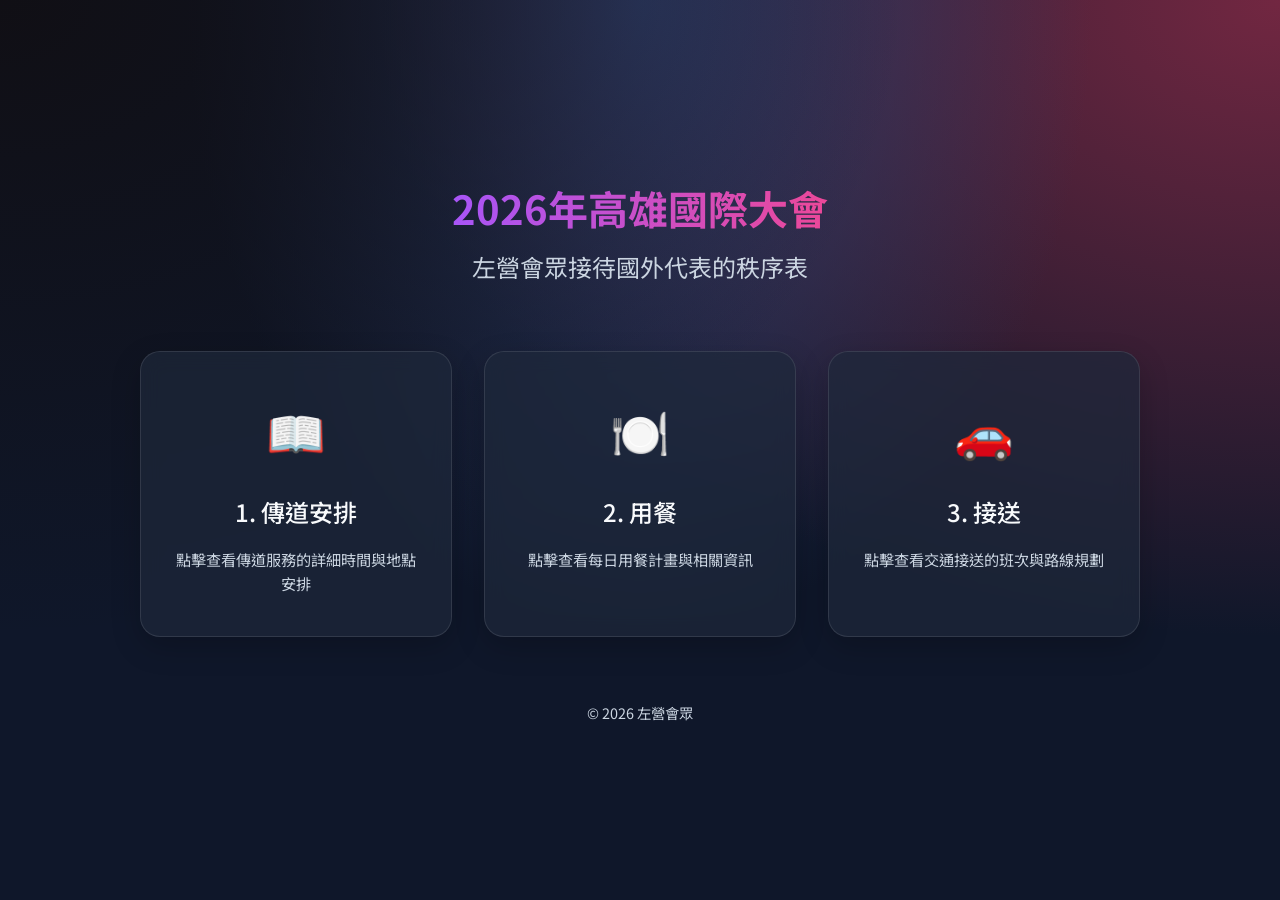
==== index.html @ 06ae3e51 "Add files via upload" ====
<!DOCTYPE html>
<html lang="zh-TW">
<head>
    <meta charset="UTF-8">
    <meta name="viewport" content="width=device-width, initial-scale=1.0">
    <title>2026年高雄國際大會 - 左營會眾接待國外代表的秩序表</title>
    <meta name="description" content="2026年高雄國際大會 左營會眾接待國外代表的秩序表包含傳道安排、用餐與接送資訊">
    <link rel="stylesheet" href="style.css">
</head>
<body>
    <div class="container">
        <header>
            <h1>2026年高雄國際大會</h1>
            <h2>左營會眾接待國外代表的秩序表</h2>
        </header>
        
        <main>
            <div class="card-container">
                <a href="https://docs.google.com/spreadsheets/d/15mUx8aylFshkEch7jqPTgrGUy8UtUwP6/edit#gid=2004287797" target="_blank" class="card" rel="noopener noreferrer">
                    <div class="icon">📖</div>
                    <h3>1. 傳道安排</h3>
                    <p>點擊查看傳道服務的詳細時間與地點安排</p>
                </a>
                
                <a href="https://docs.google.com/spreadsheets/d/15mUx8aylFshkEch7jqPTgrGUy8UtUwP6/edit#gid=18989021" target="_blank" class="card" rel="noopener noreferrer">
                    <div class="icon">🍽️</div>
                    <h3>2. 用餐</h3>
                    <p>點擊查看每日用餐計畫與相關資訊</p>
                </a>
                
                <a href="https://docs.google.com/spreadsheets/d/15mUx8aylFshkEch7jqPTgrGUy8UtUwP6/edit#gid=1731778801" target="_blank" class="card" rel="noopener noreferrer">
                    <div class="icon">🚗</div>
                    <h3>3. 接送</h3>
                    <p>點擊查看交通接送的班次與路線規劃</p>
                </a>
            </div>
        </main>
        
        <footer>
            <p>&copy; 2026 左營會眾</p>
        </footer>
    </div>
</body>
</html>
---- style.css ----
@import url('https://fonts.googleapis.com/css2?family=Noto+Sans+TC:wght@300;400;500;700&family=Outfit:wght@400;600&display=swap');

:root {
    --bg-color: #0f172a;
    --text-main: #f8fafc;
    --text-muted: #cbd5e1;
    --card-bg: rgba(30, 41, 59, 0.7);
    --card-border: rgba(255, 255, 255, 0.1);
}

* {
    box-sizing: border-box;
    margin: 0;
    padding: 0;
}

body {
    font-family: 'Noto Sans TC', sans-serif;
    background-color: var(--bg-color);
    color: var(--text-main);
    min-height: 100vh;
    display: flex;
    justify-content: center;
    align-items: center;
    background-image: 
        radial-gradient(at 0% 0%, hsla(253,16%,7%,1) 0, transparent 50%), 
        radial-gradient(at 50% 0%, hsla(225,39%,30%,1) 0, transparent 50%), 
        radial-gradient(at 100% 0%, hsla(339,49%,30%,1) 0, transparent 50%);
    background-attachment: fixed;
    line-height: 1.6;
}

.container {
    width: 100%;
    max-width: 1200px;
    padding: 2rem;
    display: flex;
    flex-direction: column;
    align-items: center;
    gap: 4rem;
}

header {
    text-align: center;
    animation: fadeInDown 1s ease-out;
}

header h1 {
    font-size: 2.5rem;
    font-weight: 700;
    background: linear-gradient(to right, #a855f7, #ec4899);
    -webkit-background-clip: text;
    -webkit-text-fill-color: transparent;
    margin-bottom: 0.5rem;
}

header h2 {
    font-size: 1.5rem;
    font-weight: 400;
    color: var(--text-muted);
}

.card-container {
    display: grid;
    grid-template-columns: repeat(auto-fit, minmax(300px, 1fr));
    gap: 2rem;
    width: 100%;
    max-width: 1000px;
}

.card {
    background: var(--card-bg);
    border: 1px solid var(--card-border);
    border-radius: 20px;
    padding: 2.5rem 2rem;
    text-align: center;
    text-decoration: none;
    color: var(--text-main);
    backdrop-filter: blur(10px);
    -webkit-backdrop-filter: blur(10px);
    transition: all 0.4s cubic-bezier(0.175, 0.885, 0.32, 1.275);
    display: flex;
    flex-direction: column;
    align-items: center;
    gap: 1rem;
    box-shadow: 0 10px 30px rgba(0, 0, 0, 0.2);
    animation: fadeInUp 1s ease-out both;
}

.card:nth-child(1) { animation-delay: 0.2s; }
.card:nth-child(2) { animation-delay: 0.4s; }
.card:nth-child(3) { animation-delay: 0.6s; }

.card:hover {
    transform: translateY(-10px) scale(1.02);
    background: rgba(45, 55, 72, 0.8);
    border-color: rgba(255, 255, 255, 0.2);
    box-shadow: 0 20px 40px rgba(0, 0, 0, 0.4);
}

.icon {
    font-size: 3rem;
    margin-bottom: 0.5rem;
    transition: transform 0.3s ease;
}

.card:hover .icon {
    transform: scale(1.2);
}

.card h3 {
    font-size: 1.5rem;
    font-weight: 500;
}

.card p {
    color: var(--text-muted);
    font-size: 0.95rem;
}

footer {
    text-align: center;
    color: var(--text-muted);
    font-size: 0.9rem;
    animation: fadeIn 1s ease-out 1s both;
}

@keyframes fadeInDown {
    from {
        opacity: 0;
        transform: translateY(-30px);
    }
    to {
        opacity: 1;
        transform: translateY(0);
    }
}

@keyframes fadeInUp {
    from {
        opacity: 0;
        transform: translateY(30px);
    }
    to {
        opacity: 1;
        transform: translateY(0);
    }
}

@keyframes fadeIn {
    from { opacity: 0; }
    to { opacity: 1; }
}

@media (max-width: 768px) {
    header h1 {
        font-size: 2.2rem;
        line-height: 1.3;
        margin-bottom: 1rem;
    }
    header h2 {
        font-size: 1.5rem;
        color: #f8fafc;
        font-weight: 500;
        word-break: keep-all;
    }
    .container {
        padding: 1rem;
        gap: 2.5rem;
    }
    .card-container {
        gap: 1.5rem;
    }
    .card {
        padding: 2rem 1.5rem;
        background: rgba(30, 41, 59, 0.95);
        border: 2px solid rgba(255, 255, 255, 0.2);
        border-radius: 24px;
        box-shadow: 0 15px 35px rgba(0, 0, 0, 0.4);
    }
    .icon {
        font-size: 4rem;
        margin-bottom: 1rem;
    }
    .card h3 {
        font-size: 1.8rem;
        font-weight: 700;
        margin-bottom: 0.5rem;
    }
    .card p {
        font-size: 1.2rem;
        color: #f1f5f9;
        line-height: 1.5;
        word-break: keep-all;
    }
    footer {
        font-size: 1.1rem;
    }
}
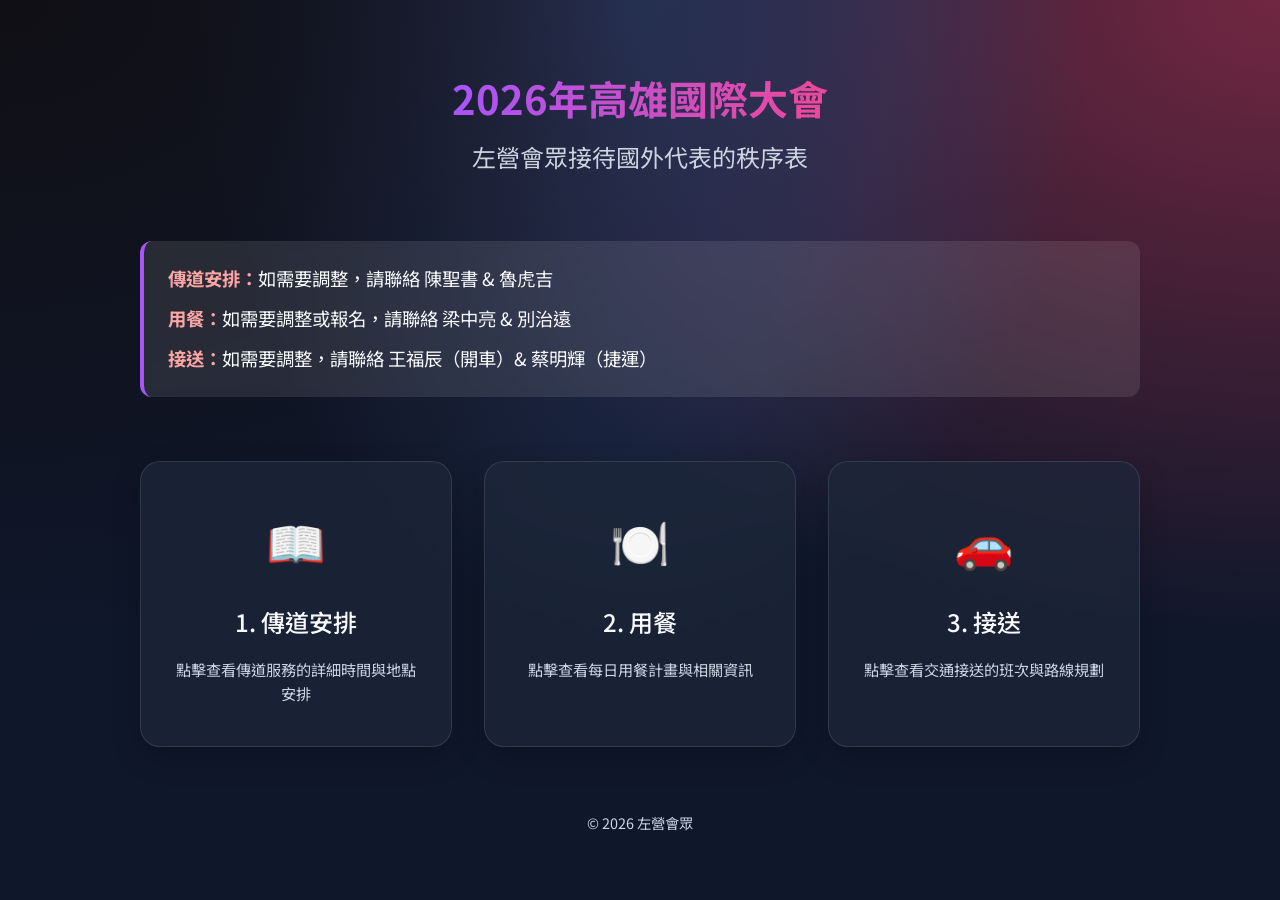
==== commit 4dcd8007: "Add files via upload" ====
--- a/index.html
+++ b/index.html
@@ -13,22 +13,27 @@
             <h1>2026年高雄國際大會</h1>
             <h2>左營會眾接待國外代表的秩序表</h2>
         </header>
+        <div class="notice">
+            <p><span class="highlight">傳道安排：</span>如需要調整，請聯絡 陳聖書 & 魯虎吉</p>
+            <p><span class="highlight">用餐：</span>如需要調整或報名，請聯絡 梁中亮 & 別治遠</p>
+            <p><span class="highlight">接送：</span>如需要調整，請聯絡 王福辰（開車）& 蔡明輝（捷運）</p>
+        </div>
         
         <main>
             <div class="card-container">
-                <a href="https://docs.google.com/spreadsheets/d/15mUx8aylFshkEch7jqPTgrGUy8UtUwP6/edit#gid=2004287797" target="_blank" class="card" rel="noopener noreferrer">
+                <a href="https://docs.google.com/spreadsheets/d/e/2PACX-1vSYk2r9WVWa1WoDhKwBbHrkU8jTLSRAGvwaOVUzVAMSDXISv4ophAXaQbiPcZN6txZ3fMYTZ7ekknJ2/pubhtml?gid=2004287797&single=true" target="_blank" class="card" rel="noopener noreferrer">
                     <div class="icon">📖</div>
                     <h3>1. 傳道安排</h3>
                     <p>點擊查看傳道服務的詳細時間與地點安排</p>
                 </a>
                 
-                <a href="https://docs.google.com/spreadsheets/d/15mUx8aylFshkEch7jqPTgrGUy8UtUwP6/edit#gid=18989021" target="_blank" class="card" rel="noopener noreferrer">
+                <a href="https://docs.google.com/spreadsheets/d/e/2PACX-1vSYk2r9WVWa1WoDhKwBbHrkU8jTLSRAGvwaOVUzVAMSDXISv4ophAXaQbiPcZN6txZ3fMYTZ7ekknJ2/pubhtml?gid=18989021&single=true" target="_blank" class="card" rel="noopener noreferrer">
                     <div class="icon">🍽️</div>
                     <h3>2. 用餐</h3>
                     <p>點擊查看每日用餐計畫與相關資訊</p>
                 </a>
                 
-                <a href="https://docs.google.com/spreadsheets/d/15mUx8aylFshkEch7jqPTgrGUy8UtUwP6/edit#gid=1731778801" target="_blank" class="card" rel="noopener noreferrer">
+                <a href="https://docs.google.com/spreadsheets/d/e/2PACX-1vSYk2r9WVWa1WoDhKwBbHrkU8jTLSRAGvwaOVUzVAMSDXISv4ophAXaQbiPcZN6txZ3fMYTZ7ekknJ2/pubhtml?gid=1731778801&single=true" target="_blank" class="card" rel="noopener noreferrer">
                     <div class="icon">🚗</div>
                     <h3>3. 接送</h3>
                     <p>點擊查看交通接送的班次與路線規劃</p>
--- a/style.css
+++ b/style.css
@@ -118,6 +118,36 @@
     font-size: 0.95rem;
 }
 
+.notice {
+    background: rgba(255, 255, 255, 0.1);
+    border-left: 4px solid #a855f7;
+    padding: 1.5rem;
+    border-radius: 12px;
+    width: 100%;
+    max-width: 1000px;
+    margin: 0 auto;
+    backdrop-filter: blur(5px);
+    -webkit-backdrop-filter: blur(5px);
+    animation: fadeIn 1s ease-out 0.8s both;
+}
+
+.notice p {
+    font-size: 1.15rem;
+    color: var(--text-main);
+    margin-bottom: 0.8rem;
+    line-height: 1.5;
+    word-break: keep-all;
+}
+
+.notice p:last-child {
+    margin-bottom: 0;
+}
+
+.highlight {
+    font-weight: 700;
+    color: #fca5a5; /* Using a brighter color that contrasts well on dark backgrounds */
+}
+
 footer {
     text-align: center;
     color: var(--text-muted);
@@ -154,46 +184,61 @@
 
 @media (max-width: 768px) {
     header h1 {
-        font-size: 2.2rem;
-        line-height: 1.3;
-        margin-bottom: 1rem;
+        font-size: 1.8rem;
+        line-height: 1.2;
+        margin-bottom: 0.5rem;
     }
     header h2 {
-        font-size: 1.5rem;
+        font-size: 1.1rem;
         color: #f8fafc;
         font-weight: 500;
         word-break: keep-all;
     }
     .container {
         padding: 1rem;
-        gap: 2.5rem;
+        gap: 1.5rem;
     }
     .card-container {
-        gap: 1.5rem;
+        gap: 0.8rem;
+        display: flex;
+        flex-direction: column;
     }
     .card {
-        padding: 2rem 1.5rem;
+        display: grid;
+        grid-template-columns: auto 1fr;
+        grid-template-rows: auto auto;
+        column-gap: 1rem;
+        row-gap: 0.2rem;
+        padding: 1rem 1.2rem;
         background: rgba(30, 41, 59, 0.95);
         border: 2px solid rgba(255, 255, 255, 0.2);
-        border-radius: 24px;
-        box-shadow: 0 15px 35px rgba(0, 0, 0, 0.4);
+        border-radius: 20px;
+        box-shadow: 0 10px 25px rgba(0, 0, 0, 0.3);
+        text-align: left;
+        align-items: center;
     }
     .icon {
-        font-size: 4rem;
-        margin-bottom: 1rem;
+        grid-column: 1;
+        grid-row: 1 / 3;
+        font-size: 2.5rem;
+        margin-bottom: 0;
     }
     .card h3 {
-        font-size: 1.8rem;
+        grid-column: 2;
+        grid-row: 1;
+        font-size: 1.3rem;
         font-weight: 700;
-        margin-bottom: 0.5rem;
+        margin-bottom: 0;
     }
     .card p {
-        font-size: 1.2rem;
+        grid-column: 2;
+        grid-row: 2;
+        font-size: 0.95rem;
         color: #f1f5f9;
-        line-height: 1.5;
+        line-height: 1.3;
         word-break: keep-all;
     }
     footer {
-        font-size: 1.1rem;
-    }
-}
+        font-size: 0.9rem;
+    }
+}
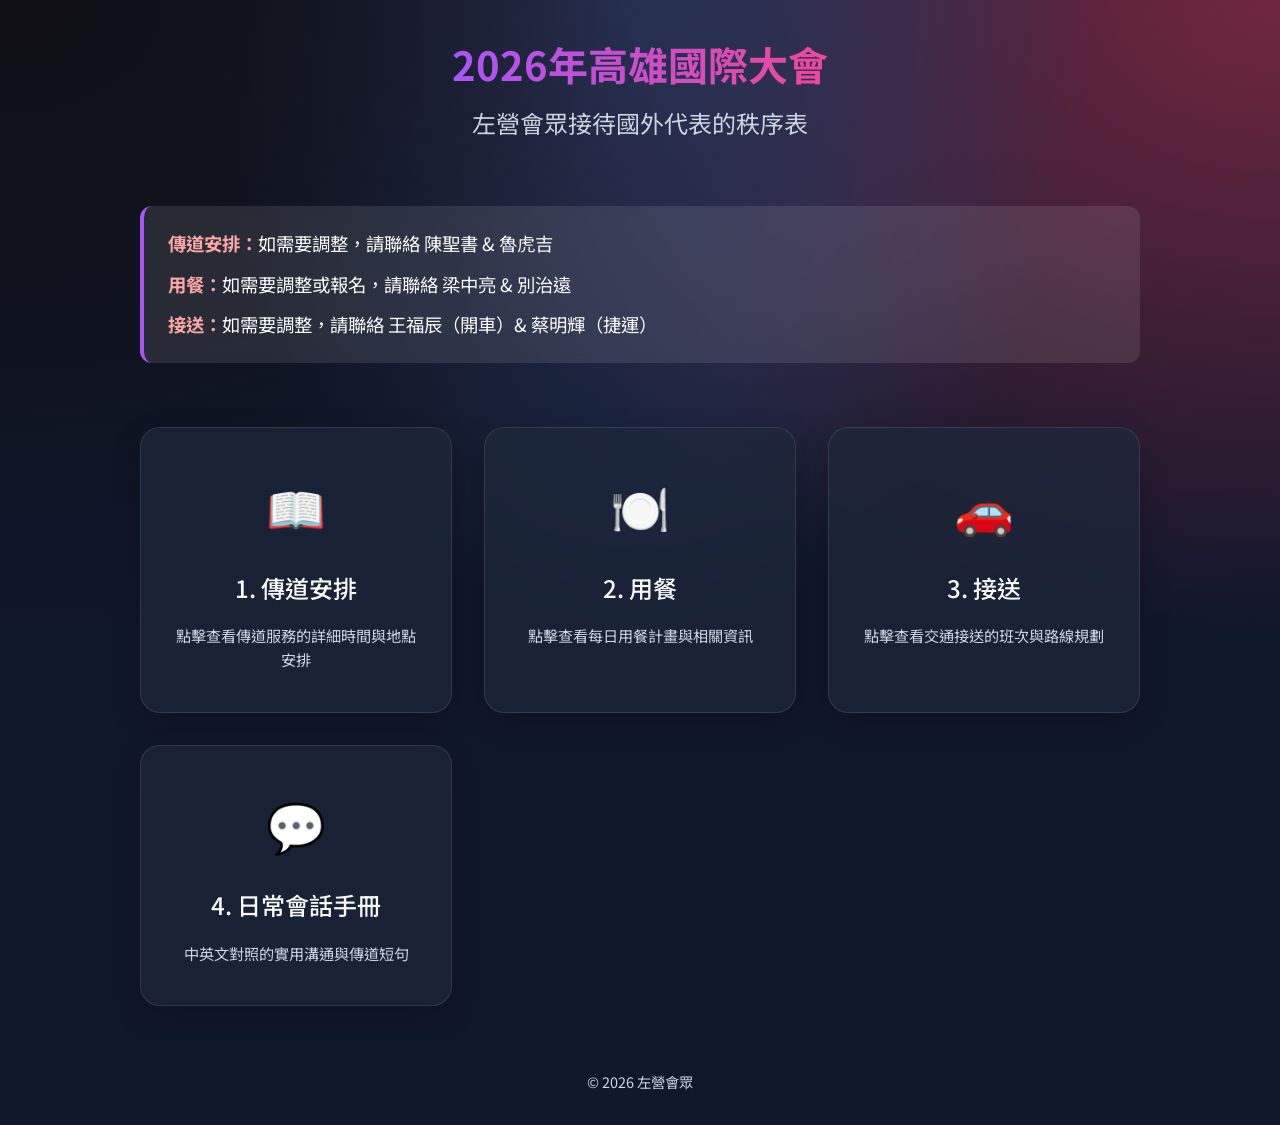
==== commit 11b637fd: "Add files via upload" ====
--- a/index.html
+++ b/index.html
@@ -38,6 +38,12 @@
                     <h3>3. 接送</h3>
                     <p>點擊查看交通接送的班次與路線規劃</p>
                 </a>
+                
+                <a href="conversation.html" class="card">
+                    <div class="icon">💬</div>
+                    <h3>4. 日常會話手冊</h3>
+                    <p>中英文對照的實用溝通與傳道短句</p>
+                </a>
             </div>
         </main>
         
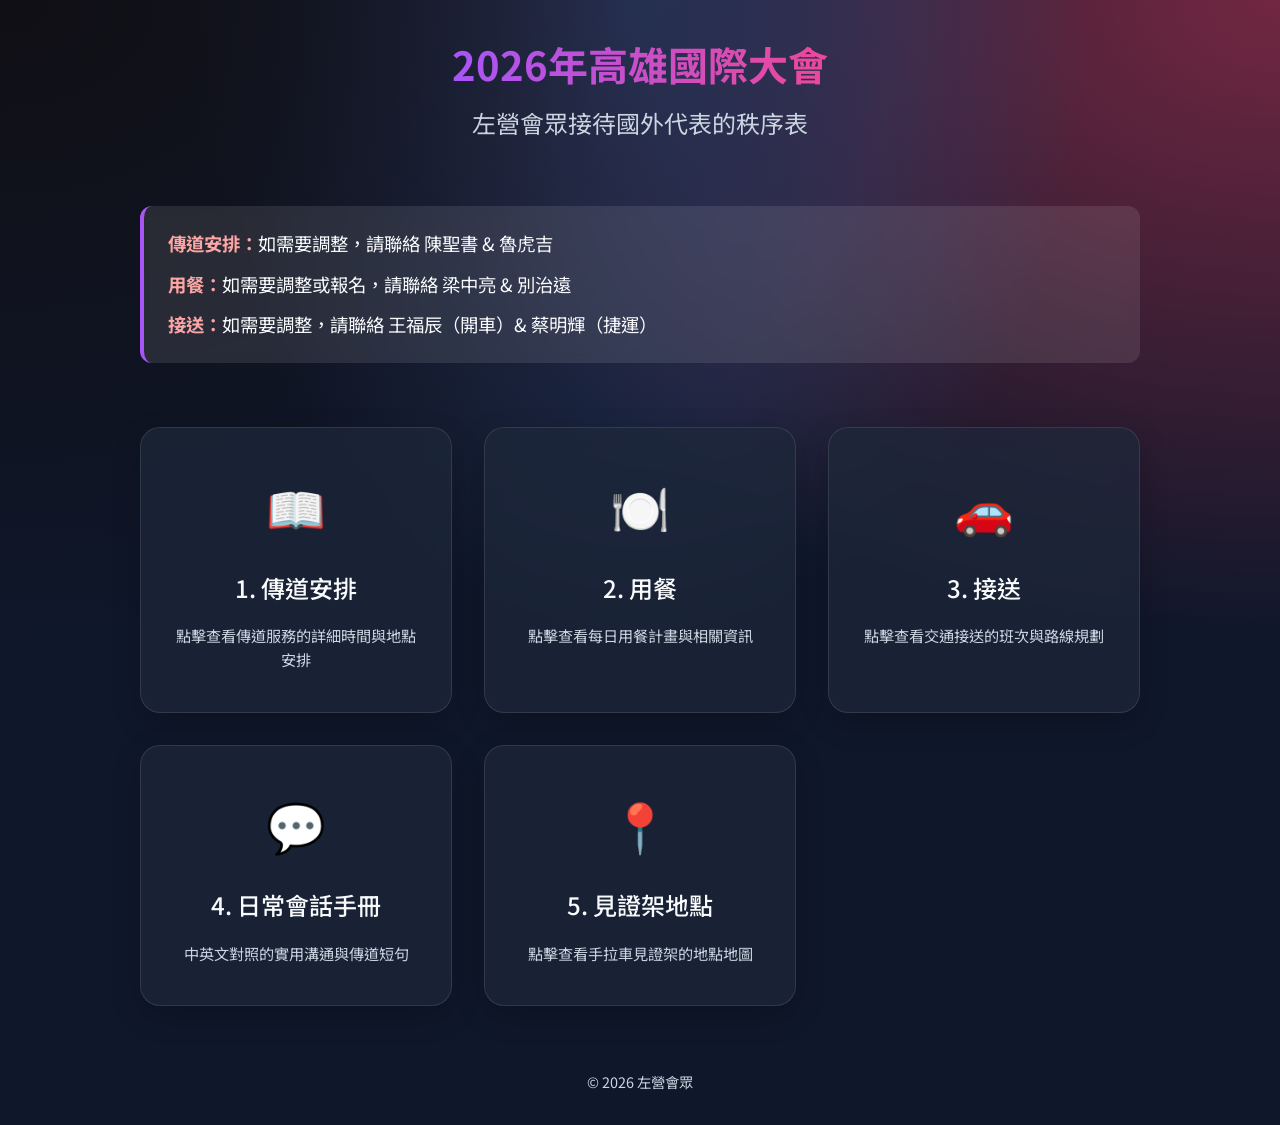
==== commit ea430496: "Add files via upload" ====
--- a/index.html
+++ b/index.html
@@ -44,6 +44,12 @@
                     <h3>4. 日常會話手冊</h3>
                     <p>中英文對照的實用溝通與傳道短句</p>
                 </a>
+                
+                <a href="map.jpg" target="_blank" class="card" rel="noopener noreferrer">
+                    <div class="icon">📍</div>
+                    <h3>5. 見證架地點</h3>
+                    <p>點擊查看手拉車見證架的地點地圖</p>
+                </a>
             </div>
         </main>
         
--- a/style.css
+++ b/style.css
@@ -90,6 +90,8 @@
 .card:nth-child(1) { animation-delay: 0.2s; }
 .card:nth-child(2) { animation-delay: 0.4s; }
 .card:nth-child(3) { animation-delay: 0.6s; }
+.card:nth-child(4) { animation-delay: 0.8s; }
+.card:nth-child(5) { animation-delay: 1.0s; }
 
 .card:hover {
     transform: translateY(-10px) scale(1.02);
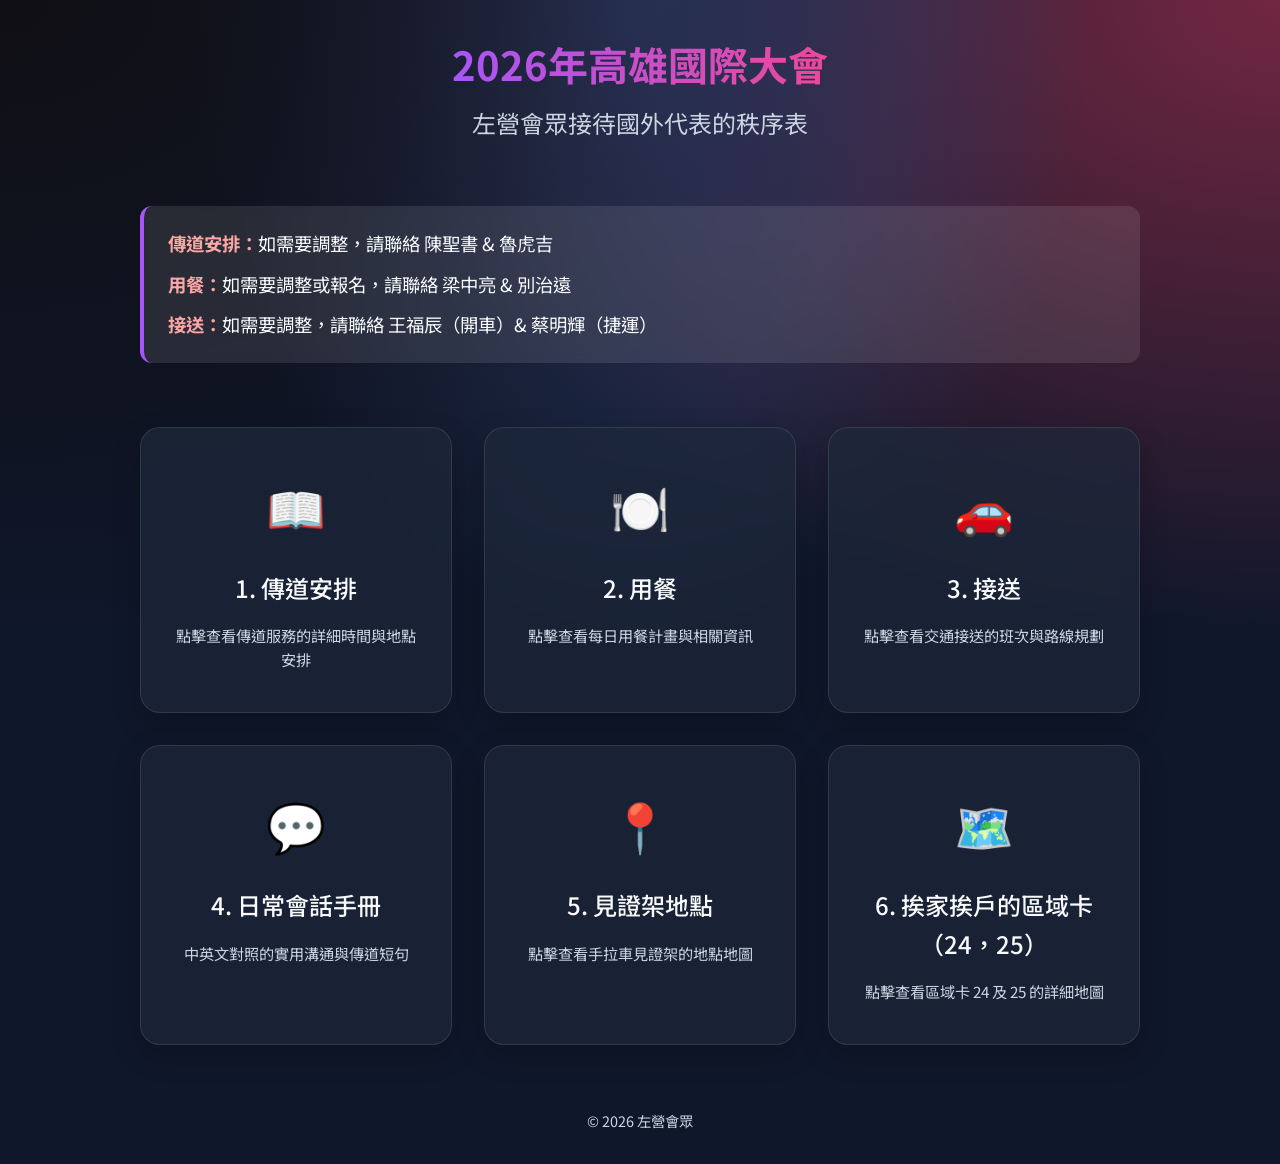
==== commit de6d47aa: "Add files via upload" ====
--- a/index.html
+++ b/index.html
@@ -45,10 +45,16 @@
                     <p>中英文對照的實用溝通與傳道短句</p>
                 </a>
                 
-                <a href="map.jpg" target="_blank" class="card" rel="noopener noreferrer">
+                <a href="map.html" class="card">
                     <div class="icon">📍</div>
                     <h3>5. 見證架地點</h3>
                     <p>點擊查看手拉車見證架的地點地圖</p>
+                </a>
+                
+                <a href="territory.html" class="card">
+                    <div class="icon">🗺️</div>
+                    <h3>6. 挨家挨戶的區域卡（24，25）</h3>
+                    <p>點擊查看區域卡 24 及 25 的詳細地圖</p>
                 </a>
             </div>
         </main>
